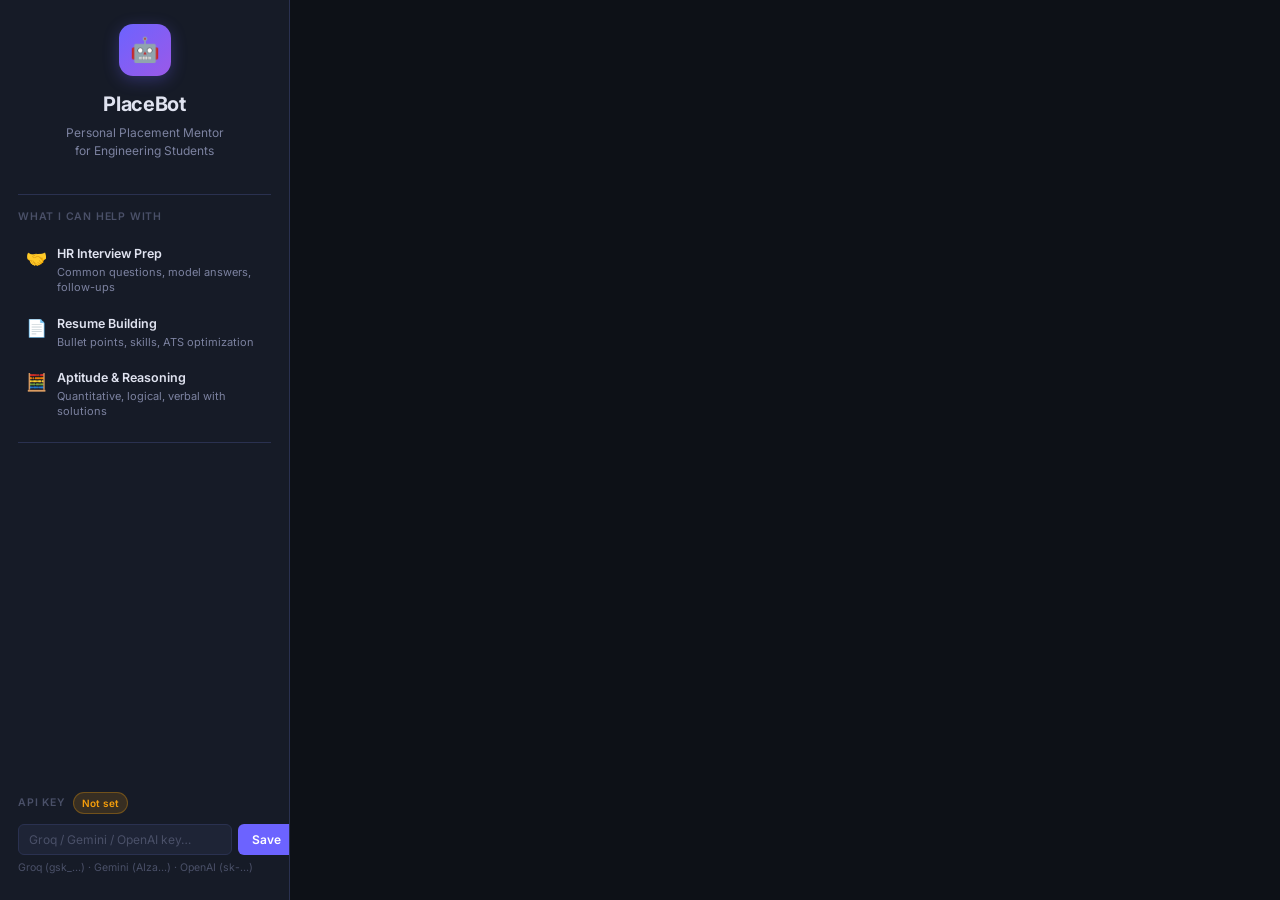
==== chat.html @ 8154b25c "feat(html): add chat interface base with side panel and API configuration area" ====
<!DOCTYPE html>
<html lang="en" data-theme="dark">

<head>
    <meta charset="UTF-8" />
    <meta name="viewport" content="width=device-width, initial-scale=1.0" />
    <title>PlaceBot — Chat</title>
    <meta name="description"
        content="Chat with PlaceBot — your AI placement mentor for HR interviews, resume, aptitude, DSA, and company prep." />
    <link rel="preconnect" href="https://fonts.googleapis.com" />
    <link href="https://fonts.googleapis.com/css2?family=Inter:wght@300;400;500;600;700&display=swap"
        rel="stylesheet" />
    <link rel="stylesheet" href="src/style.css" />
</head>

<body class="chat-body">

    <div class="app-wrapper">

        <!-- ── LEFT SIDEBAR ── -->
        <aside class="side-panel">
            <div class="brand">
                <a href="index.html" class="brand-link" title="Back to home">
                    <div class="brand-logo">🤖</div>
                </a>
                <h1 class="brand-name">PlaceBot</h1>
                <p class="brand-tagline">Personal Placement Mentor<br />for Engineering Students</p>
            </div>

            <div class="divider"></div>
            <p class="panel-label">What I can help with</p>

            <ul class="feature-list">
                <li class="feature-item">
                    <span class="fi-icon">🤝</span>
                    <div><strong>HR Interview Prep</strong>
                        <p>Common questions, model answers, follow-ups</p>
                    </div>
                </li>
                <li class="feature-item">
                    <span class="fi-icon">📄</span>
                    <div><strong>Resume Building</strong>
                        <p>Bullet points, skills, ATS optimization</p>
                    </div>
                </li>
                <li class="feature-item">
                    <span class="fi-icon">🧮</span>
                    <div><strong>Aptitude &amp; Reasoning</strong>
                        <p>Quantitative, logical, verbal with solutions</p>
                    </div>
                </li>
            </ul>

            <div class="divider"></div>

            <!-- API Key -->
            <div class="api-section">
                <p class="panel-label">API Key <span class="api-status-badge" id="apiStatusBadge">Not set</span></p>
                <div class="api-input-row">
                    <input type="password" id="apiKeyInput" placeholder="Groq / Gemini / OpenAI key…"
                        autocomplete="off" />
                    <button id="apiSaveBtn">Save</button>
                </div>
                <p class="api-hint">Groq (gsk_…) · Gemini (AIza…) · OpenAI (sk-…)</p>
            </div>
        </aside>

    </div>

    <script src="src/theme.js"></script>
    <script src="src/script.js"></script>
</body>

</html>
---- src/style.css ----
/* ═══════════════════════════════════════════════════════════
   PLACEBOT — style.css
═══════════════════════════════════════════════════════════ */

:root,
[data-theme="dark"] {
  --bg: #0d1117;
  --bg2: #0a0d13;
  --surface: #161b27;
  --surface2: #1e2436;
  --surface3: #252d42;
  --border: #2a3150;
  --accent: #6c63ff;
  --accent-dim: rgba(108, 99, 255, .15);
  --accent-hover: #8b85ff;
  --accent-glow: rgba(108, 99, 255, .3);
  --green: #22c55e;
  --amber: #f59e0b;
  --red: #ef4444;
  --text: #e0e3f0;
  --text-dim: #7c82a0;
  --text-muted: #4a5068;
  --user-bubble: #6c63ff;
  --bot-bubble: #1a1f35;
  --card-bg: #161b27;
  --gradient-text: linear-gradient(135deg, #6c63ff, #a78bfa, #60a5fa);
}

[data-theme="light"] {
  --bg: #f4f6fb;
  --bg2: #eceef5;
  --surface: #ffffff;
  --surface2: #f0f2fa;
  --surface3: #e8eaf5;
  --border: #dde1f0;
  --accent: #5b52e8;
  --accent-dim: rgba(91, 82, 232, .1);
  --accent-hover: #4840cc;
  --accent-glow: rgba(91, 82, 232, .2);
  --green: #16a34a;
  --amber: #d97706;
  --red: #dc2626;
  --text: #1a1d2e;
  --text-dim: #5a6080;
  --text-muted: #9499b8;
  --user-bubble: #5b52e8;
  --bot-bubble: #eef0fa;
  --card-bg: #ffffff;
  --gradient-text: linear-gradient(135deg, #5b52e8, #7c3aed, #2563eb);
}

*,
*::before,
*::after {
  box-sizing: border-box;
  margin: 0;
  padding: 0
}

html {
  scroll-behavior: smooth
}

body {
  font-family: 'Inter', system-ui, sans-serif;
  background: var(--bg);
  color: var(--text);
  font-size: 15px;
  line-height: 1.6;
  transition: background .25s ease, color .25s ease
}

a {
  text-decoration: none;
  color: inherit
}

ul {
  list-style: none
}

.theme-toggle {
  width: 36px;
  height: 36px;
  border-radius: 50%;
  background: var(--surface2);
  border: 1px solid var(--border);
  cursor: pointer;
  display: flex;
  align-items: center;
  justify-content: center;
  font-size: 16px;
  transition: background .18s, border-color .18s, transform .15s;
  flex-shrink: 0
}

.theme-toggle:hover {
  background: var(--surface3);
  border-color: var(--accent);
  transform: rotate(20deg)
}

.btn-primary {
  display: inline-flex;
  align-items: center;
  gap: 6px;
  background: var(--accent);
  color: #fff;
  padding: 11px 24px;
  border-radius: 10px;
  font-size: 14px;
  font-weight: 600;
  border: none;
  cursor: pointer;
  font-family: inherit;
  transition: background .18s, transform .1s, box-shadow .18s;
  box-shadow: 0 4px 14px var(--accent-glow)
}

.btn-primary:hover {
  background: var(--accent-hover);
  transform: translateY(-1px)
}

.btn-primary:active {
  transform: scale(.97)
}

.btn-ghost {
  display: inline-flex;
  align-items: center;
  padding: 11px 24px;
  border-radius: 10px;
  font-size: 14px;
  font-weight: 500;
  border: 1px solid var(--border);
  background: transparent;
  color: var(--text-dim);
  cursor: pointer;
  font-family: inherit;
  transition: all .18s
}

.btn-ghost:hover {
  background: var(--surface2);
  border-color: var(--accent);
  color: var(--accent-hover)
}

/* ═══ LANDING PAGE ═══════════════════════════════════════ */
.landing-body {
  min-height: 100vh;
  overflow-x: hidden
}

/* Nav */
.nav {
  position: sticky;
  top: 0;
  z-index: 100;
  background: var(--surface);
  border-bottom: 1px solid var(--border);
  backdrop-filter: blur(12px)
}

.nav-inner {
  max-width: 1100px;
  margin: 0 auto;
  padding: 14px 24px;
  display: flex;
  align-items: center;
  justify-content: space-between
}

.nav-brand {
  display: flex;
  align-items: center;
  gap: 10px
}

.nav-logo {
  font-size: 22px
}

.nav-name {
  font-size: 18px;
  font-weight: 700;
  letter-spacing: -.3px
}

.nav-actions {
  display: flex;
  align-items: center;
  gap: 10px
}

.nav-cta {
  background: var(--accent);
  color: #fff;
  padding: 8px 18px;
  border-radius: 8px;
  font-size: 13.5px;
  font-weight: 600;
  transition: background .18s
}

.nav-cta:hover {
  background: var(--accent-hover)
}

/* Hero */
.hero {
  max-width: 800px;
  margin: 0 auto;
  padding: 90px 24px 70px;
  text-align: center
}

.hero-badge {
  display: inline-block;
  background: var(--accent-dim);
  border: 1px solid rgba(108, 99, 255, .3);
  color: var(--accent-hover);
  padding: 5px 16px;
  border-radius: 20px;
  font-size: 13px;
  font-weight: 500;
  margin-bottom: 28px
}

.hero-title {
  font-size: clamp(36px, 6vw, 62px);
  font-weight: 800;
  line-height: 1.13;
  letter-spacing: -1.5px;
  margin-bottom: 20px
}

.hero-gradient {
  background: var(--gradient-text);
  -webkit-background-clip: text;
  -webkit-text-fill-color: transparent;
  background-clip: text
}

.hero-sub {
  font-size: 17px;
  color: var(--text-dim);
  max-width: 580px;
  margin: 0 auto 36px;
  line-height: 1.7
}

.hero-actions {
  display: flex;
  gap: 12px;
  justify-content: center;
  flex-wrap: wrap;
  margin-bottom: 52px
}

.stats-row {
  display: flex;
  align-items: center;
  justify-content: center;
  gap: 32px;
  flex-wrap: wrap
}

.stat {
  display: flex;
  flex-direction: column;
  align-items: center;
  gap: 2px
}

.stat strong {
  font-size: 26px;
  font-weight: 700;
  color: var(--accent)
}

.stat span {
  font-size: 12px;
  color: var(--text-dim)
}

.stat-sep {
  width: 1px;
  height: 36px;
  background: var(--border)
}
/* -- Section Header -- */
.section-header{text-align:center;margin-bottom:52px}
.section-header h2{font-size:clamp(24px,4vw,36px);font-weight:700;letter-spacing:-.5px;margin-bottom:10px}
.section-header p{font-size:15px;color:var(--text-dim);max-width:520px;margin:0 auto}

/* -- Features Grid -- */
.features{max-width:1100px;margin:0 auto;padding:80px 24px;border-top:1px solid var(--border)}
.features-grid{display:grid;grid-template-columns:repeat(auto-fill,minmax(290px,1fr));gap:20px}
.feature-card{background:var(--card-bg);border:1px solid var(--border);border-radius:14px;padding:24px;transition:border-color .18s,box-shadow .18s,transform .18s}
.feature-card:hover{border-color:var(--accent);box-shadow:0 4px 20px var(--accent-glow);transform:translateY(-2px)}
.fc-icon{font-size:28px;margin-bottom:12px}
.feature-card h3{font-size:16px;font-weight:600;margin-bottom:8px}
.feature-card p{font-size:13.5px;color:var(--text-dim);line-height:1.6;margin-bottom:12px}
.fc-list{display:flex;flex-direction:column;gap:4px}
.fc-list li{font-size:12.5px;color:var(--text-muted);padding-left:14px;position:relative}
.fc-list li::before{content:"�";position:absolute;left:4px;color:var(--accent)}
.cta-card{background:var(--accent-dim);border-color:rgba(108,99,255,.35)}
.cta-card h3{color:var(--accent-hover)}

/* -- How it works -- */
.how-it-works{max-width:900px;margin:0 auto;padding:80px 24px;border-top:1px solid var(--border)}
.steps-row{display:flex;align-items:flex-start;gap:16px;flex-wrap:wrap;justify-content:center}
.step{flex:1;min-width:200px;text-align:center;padding:24px 20px;background:var(--card-bg);border:1px solid var(--border);border-radius:14px}
.step-num{width:40px;height:40px;background:var(--accent);color:#fff;border-radius:50%;display:flex;align-items:center;justify-content:center;font-weight:700;font-size:16px;margin:0 auto 14px}
.step h4{font-size:15px;font-weight:600;margin-bottom:8px}.step p{font-size:13px;color:var(--text-dim);line-height:1.6}
.step-arrow{font-size:22px;color:var(--text-muted);padding-top:36px;flex-shrink:0}

/* -- Footer -- */
.footer{border-top:1px solid var(--border);padding:48px 24px;background:var(--surface)}
.footer-inner{max-width:600px;margin:0 auto;display:flex;flex-direction:column;align-items:center;gap:12px;text-align:center}
.footer-brand{display:flex;align-items:center;gap:8px;font-size:18px;font-weight:700}
.footer-note{font-size:13px;color:var(--text-dim)}
/* ═══ CHAT PAGE ══════════════════════════════════════════ */
.chat-body{height:100vh;overflow:hidden}
.app-wrapper{display:flex;height:100vh;overflow:hidden}

/* Sidebar */
.side-panel {
  width: 290px; min-width: 290px;
  background: var(--surface); border-right: 1px solid var(--border);
  display: flex; flex-direction: column;
  overflow-y: auto; padding: 24px 18px;
  scrollbar-width: thin; scrollbar-color: var(--border) transparent;
}
.brand{display:flex;flex-direction:column;align-items:center;text-align:center;padding-bottom:20px}
.brand-link{display:block;border-radius:14px;transition:opacity .18s}
.brand-link:hover{opacity:0.8}
.brand-logo{
  width:52px;height:52px;
  background:linear-gradient(135deg,var(--accent),#9b59e8);
  border-radius:14px;display:flex;align-items:center;justify-content:center;
  font-size:24px;margin-bottom:12px;box-shadow:0 4px 16px var(--accent-glow);
}
.brand-name{font-size:20px;font-weight:700;letter-spacing:-.3px}
.brand-tagline{font-size:12px;color:var(--text-dim);margin-top:4px;line-height:1.5}
.divider{height:1px;background:var(--border);margin:14px 0;flex-shrink:0}
.panel-label{
  font-size:10.5px;font-weight:600;text-transform:uppercase;
  letter-spacing:0.8px;color:var(--text-muted);margin-bottom:10px;
  display:flex;align-items:center;gap:8px;
}
.feature-list{display:flex;flex-direction:column;gap:2px}
.feature-item{display:flex;align-items:flex-start;gap:10px;padding:8px;border-radius:8px;transition:background .15s}
.feature-item:hover{background:var(--surface2)}
.fi-icon{font-size:17px;flex-shrink:0;margin-top:1px}
.feature-item strong{display:block;font-size:12.5px;font-weight:600;margin-bottom:1px}
.feature-item p{font-size:11px;color:var(--text-dim);line-height:1.4}

/* API section */
.api-section{margin-top:auto;padding-top:8px}
.api-status-badge{
  display:inline-block;padding:2px 8px;border-radius:20px;
  font-size:10px;font-weight:600;
  background:rgba(245,158,11,0.15);color:var(--amber);border:1px solid rgba(245,158,11,0.3);
  text-transform:none;letter-spacing:0;
}
.api-status-badge.saved{background:rgba(34,197,94,0.12);color:var(--green);border-color:rgba(34,197,94,0.3)}
.api-input-row{display:flex;gap:6px;margin-bottom:6px}
.api-input-row input{
  flex:1;background:var(--surface2);border:1px solid var(--border);
  border-radius:6px;padding:7px 10px;font-size:12px;color:var(--text);
  font-family:inherit;outline:none;transition:border-color .18s;
}
.api-input-row input:focus{border-color:var(--accent)}
.api-input-row input::placeholder{color:var(--text-muted)}
.api-input-row button{
  background:var(--accent);color:#fff;border:none;border-radius:6px;
  padding:7px 14px;font-size:12px;font-weight:600;
  cursor:pointer;font-family:inherit;transition:background .18s;
}
.api-input-row button:hover{background:var(--accent-hover)}
.api-hint{font-size:10.5px;color:var(--text-muted);line-height:1.4}

/* Chat panel */
.chat-panel{flex:1;display:flex;flex-direction:column;overflow:hidden;background:var(--bg)}
.chat-header{
  display:flex;align-items:center;justify-content:space-between;
  padding:12px 20px;border-bottom:1px solid var(--border);
  flex-shrink:0;background:var(--surface);
}
.chat-header-info{display:flex;align-items:center;gap:8px}
.ch-dot{width:8px;height:8px;background:var(--green);border-radius:50%;box-shadow:0 0 6px var(--green);animation:blink 2.2s infinite}
@keyframes blink{0%,100%{opacity:1}50%{opacity:0.3}}
.ch-title{font-size:13px;font-weight:500;color:var(--text-dim)}
.chat-header-actions{display:flex;align-items:center;gap:8px}
.clear-btn{
  background:none;border:1px solid var(--border);border-radius:6px;
  color:var(--text-dim);font-size:12px;padding:5px 12px;
  cursor:pointer;font-family:inherit;transition:all .18s;
}
.clear-btn:hover{background:rgba(239,68,68,0.1);border-color:var(--red);color:var(--red)}

/* Quick actions */
.quick-actions{
  display:flex;gap:8px;padding:10px 20px;
  overflow-x:auto;flex-shrink:0;border-bottom:1px solid var(--border);
  scrollbar-width:none;
}
.quick-actions::-webkit-scrollbar{display:none}
.qa-btn{
  display:inline-flex;align-items:center;gap:5px;
  padding:6px 14px;background:var(--surface);border:1px solid var(--border);
  border-radius:20px;color:var(--text-dim);font-size:12.5px;font-weight:500;
  cursor:pointer;white-space:nowrap;transition:all .18s;font-family:inherit;
}
.qa-btn:hover{background:var(--accent-dim);border-color:var(--accent);color:var(--accent-hover)}
.qa-btn:active{transform:scale(0.97)}

/* Chat window */
.chat-window{
  flex:1;overflow-y:auto;padding:20px;
  display:flex;flex-direction:column;gap:4px;
  scrollbar-width:thin;scrollbar-color:var(--border) transparent;
}
.chat-window::-webkit-scrollbar{width:5px}
.chat-window::-webkit-scrollbar-track{background:transparent}
.chat-window::-webkit-scrollbar-thumb{background:var(--border);border-radius:3px}

.welcome-card{
  background:var(--surface);border:1px solid var(--border);
  border-radius:14px;padding:28px 24px;text-align:center;
  max-width:460px;margin:auto;
}
.wc-emoji{font-size:38px;margin-bottom:12px}
.welcome-card h2{font-size:18px;font-weight:700;margin-bottom:8px}
.welcome-card p{font-size:13.5px;color:var(--text-dim);line-height:1.65}

/* Message rows */
.msg-row{display:flex;gap:10px;align-items:flex-end;animation:fadeSlideIn .16s ease both}
@keyframes fadeSlideIn{from{opacity:0;transform:translateY(5px)}to{opacity:1;transform:translateY(0)}}
.msg-row.user{flex-direction:row-reverse}
.msg-avatar{width:28px;height:28px;border-radius:50%;display:flex;align-items:center;justify-content:center;font-size:14px;flex-shrink:0;margin-bottom:18px}
.msg-row.bot .msg-avatar{background:linear-gradient(135deg,var(--accent),#9b59e8)}
.msg-row.user .msg-avatar{background:var(--surface2);border:1px solid var(--border)}
.msg-body{display:flex;flex-direction:column;max-width:72%}
.msg-row.user .msg-body{align-items:flex-end}
.msg-row.bot .msg-body{align-items:flex-start}
.msg-bubble{padding:10px 14px;border-radius:14px;font-size:14px;line-height:1.65;word-break:break-word}
.msg-row.bot .msg-bubble{background:var(--bot-bubble);border:1px solid var(--border);border-bottom-left-radius:4px;color:var(--text)}
.msg-row.user .msg-bubble{background:var(--user-bubble);color:#fff;border-bottom-right-radius:4px}
.msg-time{font-size:10px;color:var(--text-muted);margin-top:4px;padding:0 2px}

/* Markdown */
.msg-bubble h3{font-size:14px;font-weight:600;color:var(--accent-hover);margin:10px 0 4px}
.msg-bubble h3:first-child{margin-top:0}
.msg-bubble ul,.msg-bubble ol{padding-left:18px;margin:5px 0}
.msg-bubble li{margin-bottom:3px}
.msg-bubble strong{font-weight:600}
.msg-bubble em{font-style:italic}
.msg-bubble code{background:rgba(108,99,255,.15);padding:2px 6px;border-radius:4px;font-family:'Courier New',monospace;font-size:13px}
.msg-bubble pre{background:var(--bg2);border:1px solid var(--border);border-radius:8px;padding:10px 12px;margin:8px 0;overflow-x:auto;font-size:12.5px}
.msg-bubble pre code{background:none;padding:0}
.msg-bubble hr{border:none;border-top:1px solid var(--border);margin:8px 0}
.msg-bubble p+p{margin-top:5px}

/* Typing */
.typing-indicator{display:flex;align-items:center;gap:5px;padding:12px 14px}
.typing-dot{width:7px;height:7px;background:var(--accent);border-radius:50%;animation:bounce 1.1s infinite ease-in-out}
.typing-dot:nth-child(2){animation-delay:.18s}
.typing-dot:nth-child(3){animation-delay:.36s}
@keyframes bounce{0%,80%,100%{transform:translateY(0)}40%{transform:translateY(-7px)}}

/* Input */
.input-area{padding:12px 20px 16px;flex-shrink:0;border-top:1px solid var(--border);background:var(--surface)}
.input-row{
  display:flex;gap:10px;align-items:flex-end;
  background:var(--surface2);border:1px solid var(--border);
  border-radius:14px;padding:10px 12px;
  transition:border-color .18s,box-shadow .18s;
}
.input-row:focus-within{border-color:var(--accent);box-shadow:0 0 0 3px var(--accent-dim)}
#userInput{flex:1;background:none;border:none;outline:none;color:var(--text);font-family:inherit;font-size:14px;resize:none;max-height:120px;line-height:1.5}
#userInput::placeholder{color:var(--text-muted)}
.send-btn{width:36px;height:36px;background:var(--accent);border:none;border-radius:8px;color:#fff;cursor:pointer;display:flex;align-items:center;justify-content:center;flex-shrink:0;font-size:15px;transition:background .18s,transform .1s}
.send-btn:hover{background:var(--accent-hover)}
.send-btn:active{transform:scale(0.93)}
.send-btn:disabled{background:var(--border);cursor:not-allowed}
.input-hint{font-size:11px;color:var(--text-muted);margin-top:7px;text-align:center}
.input-hint kbd{background:var(--surface2);border:1px solid var(--border);border-radius:3px;padding:1px 5px;font-size:10px;font-family:inherit}

/* Responsive */
@media(max-width:768px){
  .app-wrapper{flex-direction:column}
  .side-panel{width:100%;min-width:unset;border-right:none;border-bottom:1px solid var(--border);padding:12px 16px;flex-direction:row;align-items:center;gap:14px;overflow-x:auto;overflow-y:hidden}
  .brand{flex-direction:row;text-align:left;padding-bottom:0}
  .brand-logo{width:34px;height:34px;font-size:16px;margin-bottom:0}
  .brand-tagline,.divider,.panel-label,.feature-list{display:none}
  .api-section{margin-top:0;padding-top:0;min-width:200px;flex-shrink:0}
  .msg-body{max-width:88%}
  .step-arrow{display:none}
  .steps-row{flex-direction:column}
  .step{min-width:unset}
}
@media(max-width:500px){
  .hero{padding:60px 16px 50px}
  .features,.how-it-works{padding:60px 16px}
  .features-grid{grid-template-columns:1fr}
}
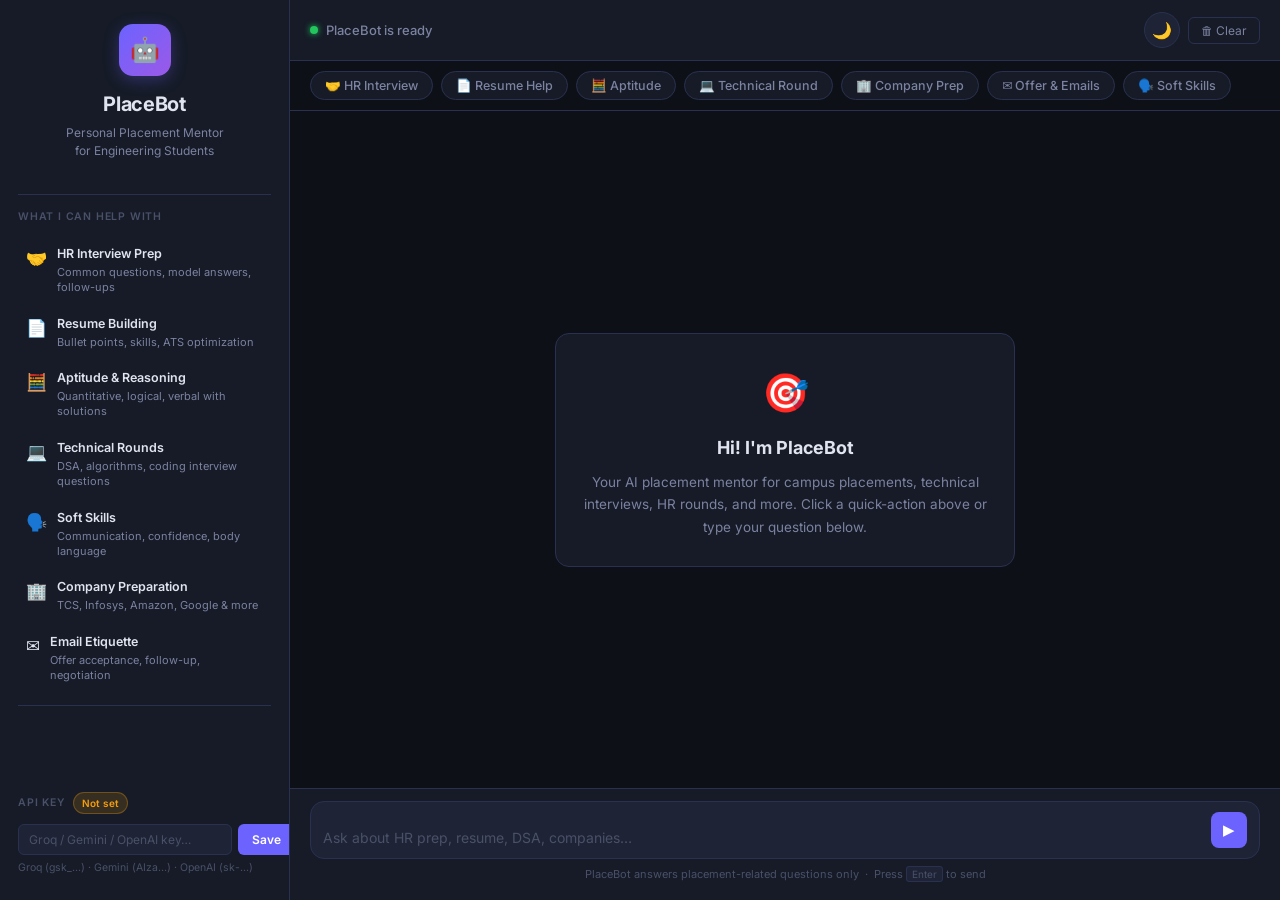
==== commit 7235f895: "feat(html): complete chat interface with main chat window and quick actions" ====
--- a/chat.html
+++ b/chat.html
@@ -49,6 +49,30 @@
                         <p>Quantitative, logical, verbal with solutions</p>
                     </div>
                 </li>
+                <li class="feature-item">
+                    <span class="fi-icon">💻</span>
+                    <div><strong>Technical Rounds</strong>
+                        <p>DSA, algorithms, coding interview questions</p>
+                    </div>
+                </li>
+                <li class="feature-item">
+                    <span class="fi-icon">🗣️</span>
+                    <div><strong>Soft Skills</strong>
+                        <p>Communication, confidence, body language</p>
+                    </div>
+                </li>
+                <li class="feature-item">
+                    <span class="fi-icon">🏢</span>
+                    <div><strong>Company Preparation</strong>
+                        <p>TCS, Infosys, Amazon, Google &amp; more</p>
+                    </div>
+                </li>
+                <li class="feature-item">
+                    <span class="fi-icon">✉️</span>
+                    <div><strong>Email Etiquette</strong>
+                        <p>Offer acceptance, follow-up, negotiation</p>
+                    </div>
+                </li>
             </ul>
 
             <div class="divider"></div>
@@ -65,6 +89,71 @@
             </div>
         </aside>
 
+        <!-- ── CHAT PANEL ── -->
+        <main class="chat-panel">
+
+            <!-- Header -->
+            <div class="chat-header">
+                <div class="chat-header-info">
+                    <span class="ch-dot"></span>
+                    <span class="ch-title">PlaceBot is ready</span>
+                </div>
+                <div class="chat-header-actions">
+                    <button class="theme-toggle" id="themeToggle" aria-label="Toggle theme" title="Toggle light / dark">
+                        <span class="theme-icon">🌙</span>
+                    </button>
+                    <button class="clear-btn" id="clearBtn" title="Clear chat">🗑 Clear</button>
+                </div>
+            </div>
+
+            <!-- Quick Actions -->
+            <div class="quick-actions" id="quickActions" role="list">
+                <button class="qa-btn"
+                    data-prompt="Give me 5 common HR interview questions with model answers tailored for engineering freshers.">🤝
+                    HR Interview</button>
+                <button class="qa-btn"
+                    data-prompt="Give me actionable tips to improve my engineering student resume, including bullet point structure, skills section, and project descriptions.">📄
+                    Resume Help</button>
+                <button class="qa-btn"
+                    data-prompt="Give me 3 aptitude questions (quantitative reasoning) commonly asked in campus placements with hints and full solutions.">🧮
+                    Aptitude</button>
+                <button class="qa-btn"
+                    data-prompt="What are the most important DSA topics for technical interviews? Give me one practice question on arrays with a detailed explanation.">💻
+                    Technical Round</button>
+                <button class="qa-btn"
+                    data-prompt="Tell me about TCS NQT recruitment — rounds, difficulty level, key topics, and how to prepare effectively.">🏢
+                    Company Prep</button>
+                <button class="qa-btn"
+                    data-prompt="Write a professional offer acceptance email template suitable for a campus placement offer.">✉️
+                    Offer &amp; Emails</button>
+                <button class="qa-btn"
+                    data-prompt="Give me practical soft skills and body language tips for acing a job interview as an engineering student.">🗣️
+                    Soft Skills</button>
+            </div>
+
+            <!-- Chat Window -->
+            <div class="chat-window" id="chatWindow" role="log" aria-live="polite">
+                <div class="welcome-card" id="welcomeCard">
+                    <div class="wc-emoji">🎯</div>
+                    <h2>Hi! I'm PlaceBot</h2>
+                    <p>Your AI placement mentor for campus placements, technical interviews, HR rounds, and more. Click
+                        a quick-action above or type your question below.</p>
+                </div>
+            </div>
+
+            <!-- Input -->
+            <div class="input-area">
+                <div class="input-row" id="inputRow">
+                    <textarea id="userInput" rows="1" placeholder="Ask about HR prep, resume, DSA, companies…"
+                        aria-label="Chat input"></textarea>
+                    <button class="send-btn" id="sendBtn" aria-label="Send message"
+                        title="Send (Enter)">&#9654;</button>
+                </div>
+                <p class="input-hint">PlaceBot answers placement-related questions only &nbsp;·&nbsp; Press
+                    <kbd>Enter</kbd> to send</p>
+            </div>
+
+        </main>
     </div>
 
     <script src="src/theme.js"></script>
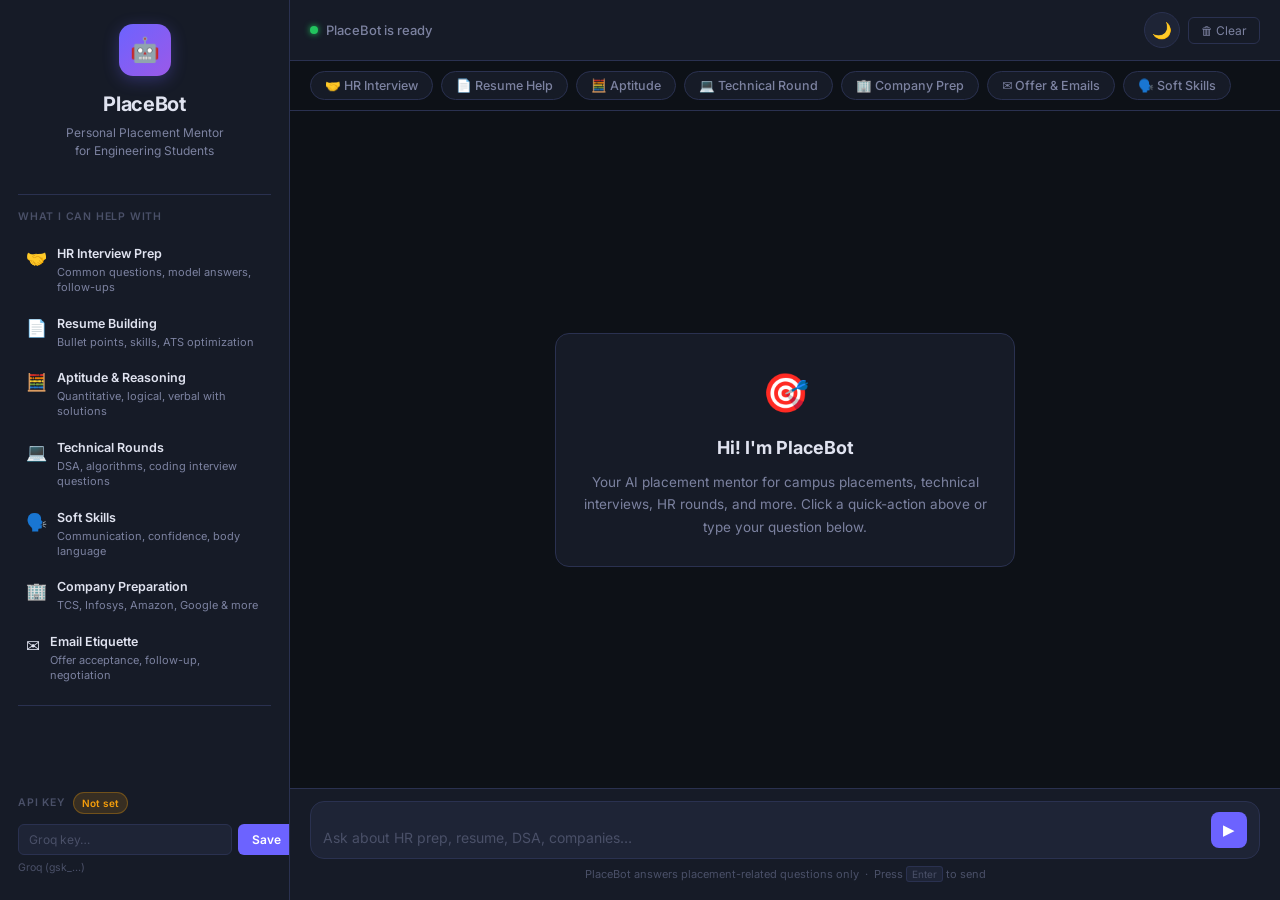
==== commit 6718ef51: "refactor: remove OpenAI and Gemini logic, exclusively use Groq API" ====
--- a/chat.html
+++ b/chat.html
@@ -81,11 +81,11 @@
             <div class="api-section">
                 <p class="panel-label">API Key <span class="api-status-badge" id="apiStatusBadge">Not set</span></p>
                 <div class="api-input-row">
-                    <input type="password" id="apiKeyInput" placeholder="Groq / Gemini / OpenAI key…"
+                    <input type="password" id="apiKeyInput" placeholder="Groq key…"
                         autocomplete="off" />
                     <button id="apiSaveBtn">Save</button>
                 </div>
-                <p class="api-hint">Groq (gsk_…) · Gemini (AIza…) · OpenAI (sk-…)</p>
+                <p class="api-hint">Groq (gsk_…)</p>
             </div>
         </aside>
 
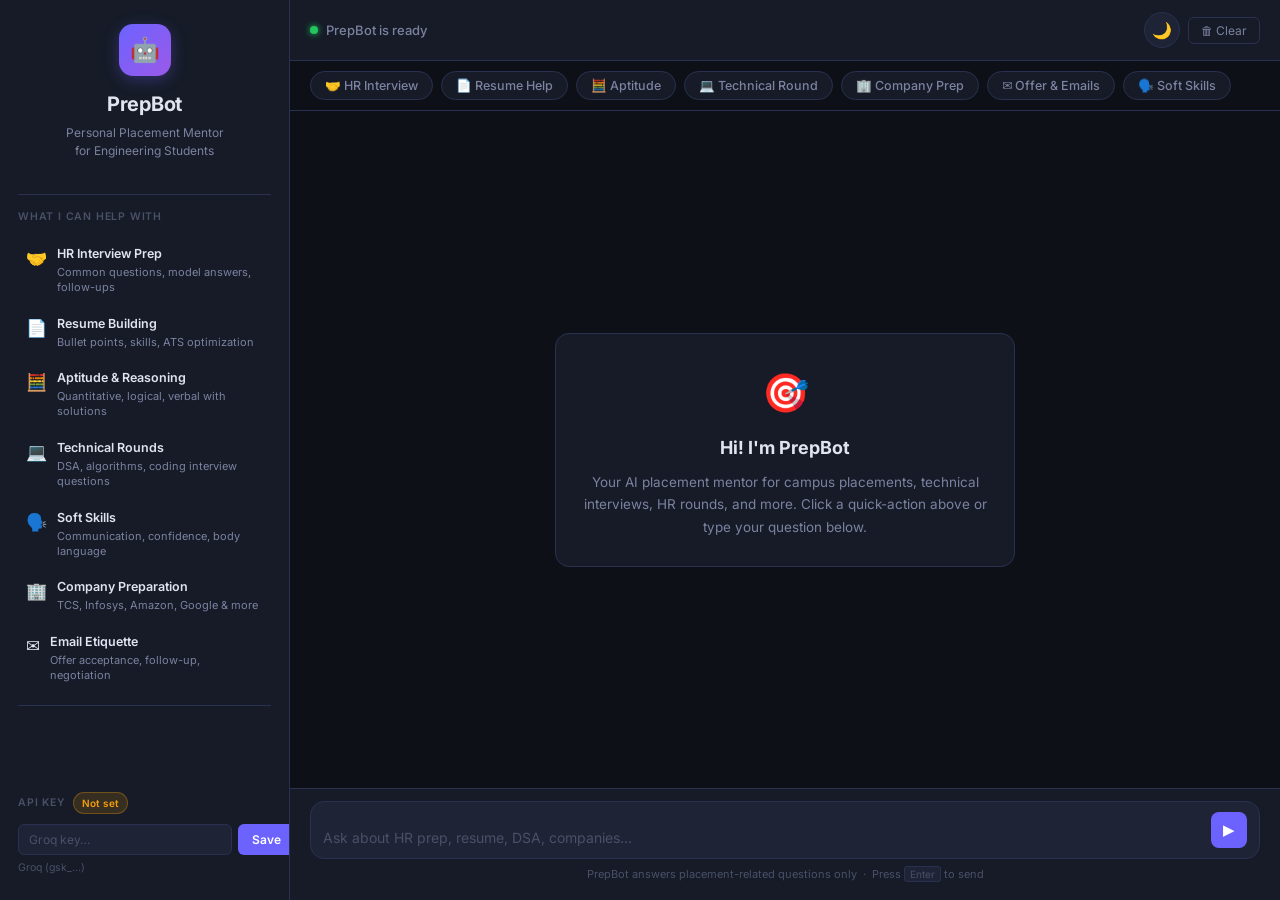
==== commit a4dafd0c: "chore: rename PlaceBot to PrepBot" ====
--- a/chat.html
+++ b/chat.html
@@ -4,9 +4,9 @@
 <head>
     <meta charset="UTF-8" />
     <meta name="viewport" content="width=device-width, initial-scale=1.0" />
-    <title>PlaceBot — Chat</title>
+    <title>PrepBot — Chat</title>
     <meta name="description"
-        content="Chat with PlaceBot — your AI placement mentor for HR interviews, resume, aptitude, DSA, and company prep." />
+        content="Chat with PrepBot — your AI placement mentor for HR interviews, resume, aptitude, DSA, and company prep." />
     <link rel="preconnect" href="https://fonts.googleapis.com" />
     <link href="https://fonts.googleapis.com/css2?family=Inter:wght@300;400;500;600;700&display=swap"
         rel="stylesheet" />
@@ -23,7 +23,7 @@
                 <a href="index.html" class="brand-link" title="Back to home">
                     <div class="brand-logo">🤖</div>
                 </a>
-                <h1 class="brand-name">PlaceBot</h1>
+                <h1 class="brand-name">PrepBot</h1>
                 <p class="brand-tagline">Personal Placement Mentor<br />for Engineering Students</p>
             </div>
 
@@ -96,7 +96,7 @@
             <div class="chat-header">
                 <div class="chat-header-info">
                     <span class="ch-dot"></span>
-                    <span class="ch-title">PlaceBot is ready</span>
+                    <span class="ch-title">PrepBot is ready</span>
                 </div>
                 <div class="chat-header-actions">
                     <button class="theme-toggle" id="themeToggle" aria-label="Toggle theme" title="Toggle light / dark">
@@ -135,7 +135,7 @@
             <div class="chat-window" id="chatWindow" role="log" aria-live="polite">
                 <div class="welcome-card" id="welcomeCard">
                     <div class="wc-emoji">🎯</div>
-                    <h2>Hi! I'm PlaceBot</h2>
+                    <h2>Hi! I'm PrepBot</h2>
                     <p>Your AI placement mentor for campus placements, technical interviews, HR rounds, and more. Click
                         a quick-action above or type your question below.</p>
                 </div>
@@ -149,7 +149,7 @@
                     <button class="send-btn" id="sendBtn" aria-label="Send message"
                         title="Send (Enter)">&#9654;</button>
                 </div>
-                <p class="input-hint">PlaceBot answers placement-related questions only &nbsp;·&nbsp; Press
+                <p class="input-hint">PrepBot answers placement-related questions only &nbsp;·&nbsp; Press
                     <kbd>Enter</kbd> to send</p>
             </div>
 
@@ -160,4 +160,4 @@
     <script src="src/script.js"></script>
 </body>
 
-</html>+</html>
--- a/src/style.css
+++ b/src/style.css
@@ -1,5 +1,5 @@
 /* ═══════════════════════════════════════════════════════════
-   PLACEBOT — style.css
+   PrepBot — style.css
 ═══════════════════════════════════════════════════════════ */
 
 :root,
